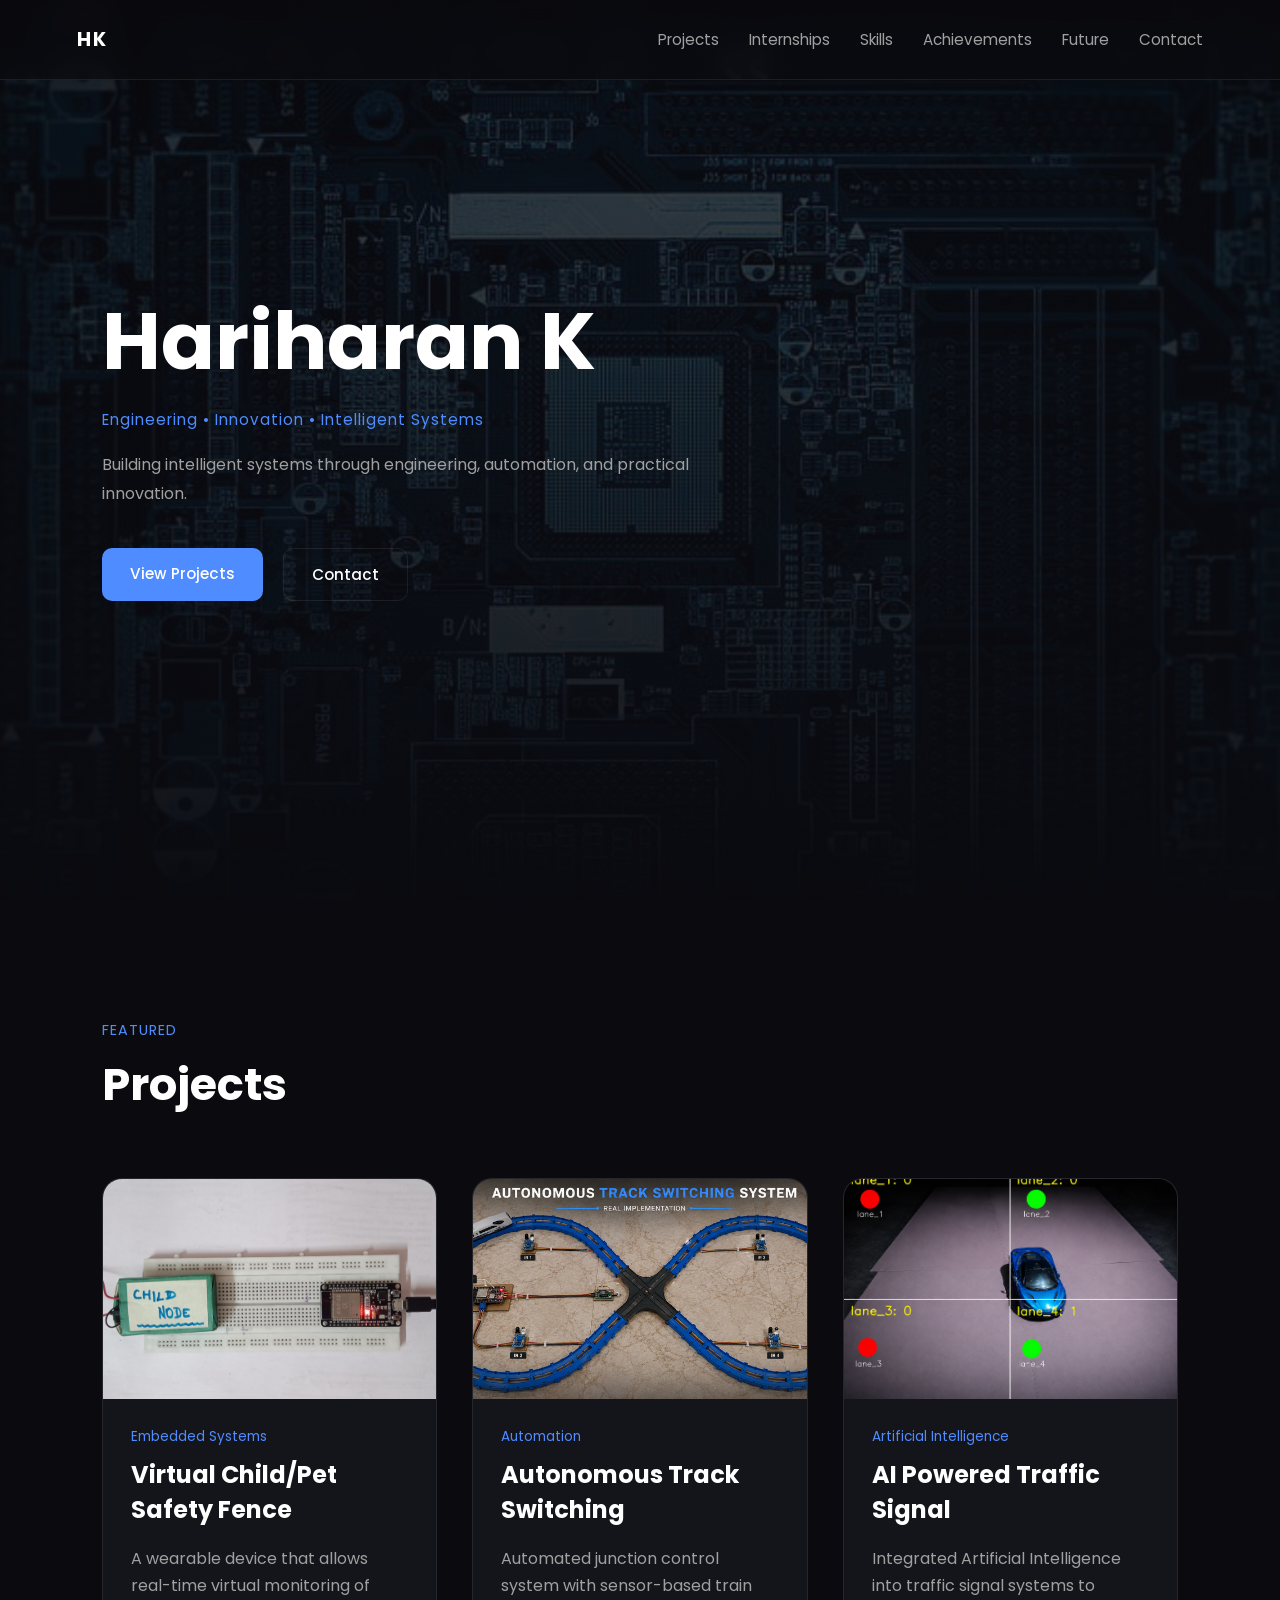
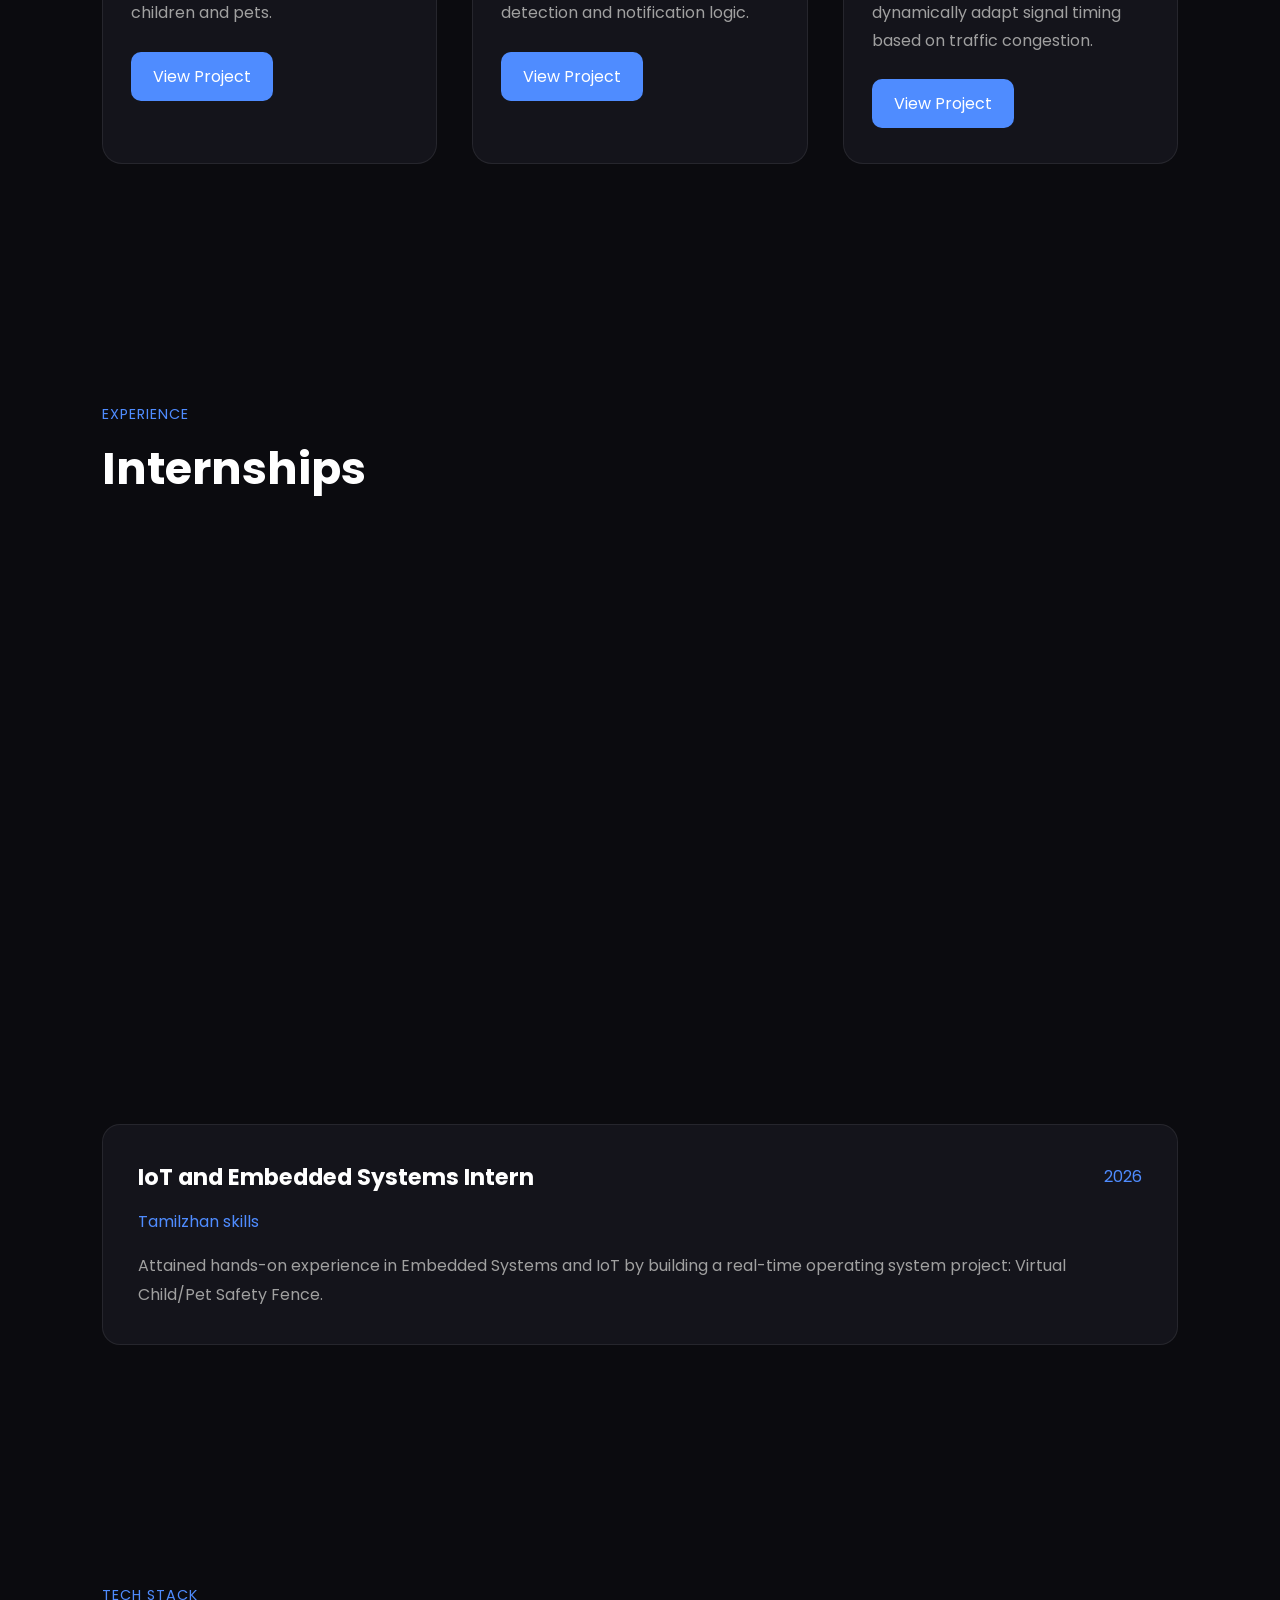
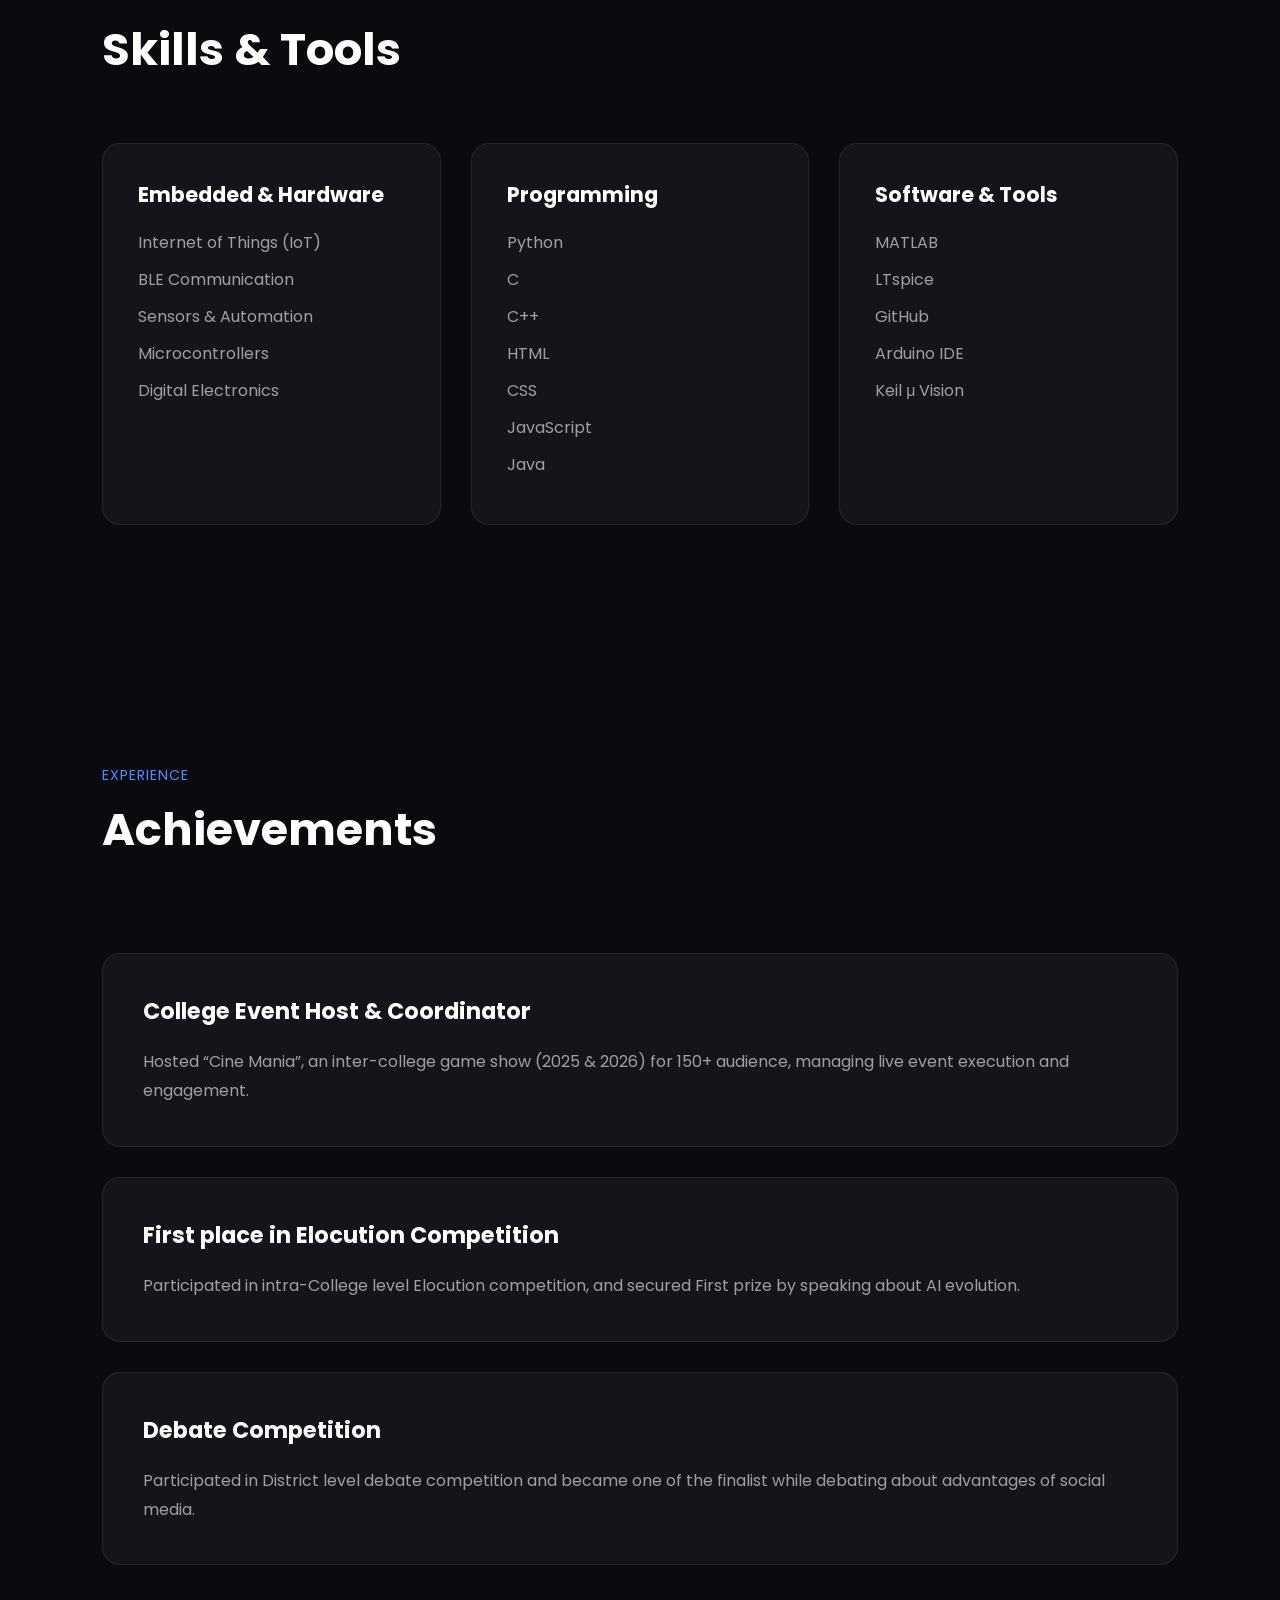
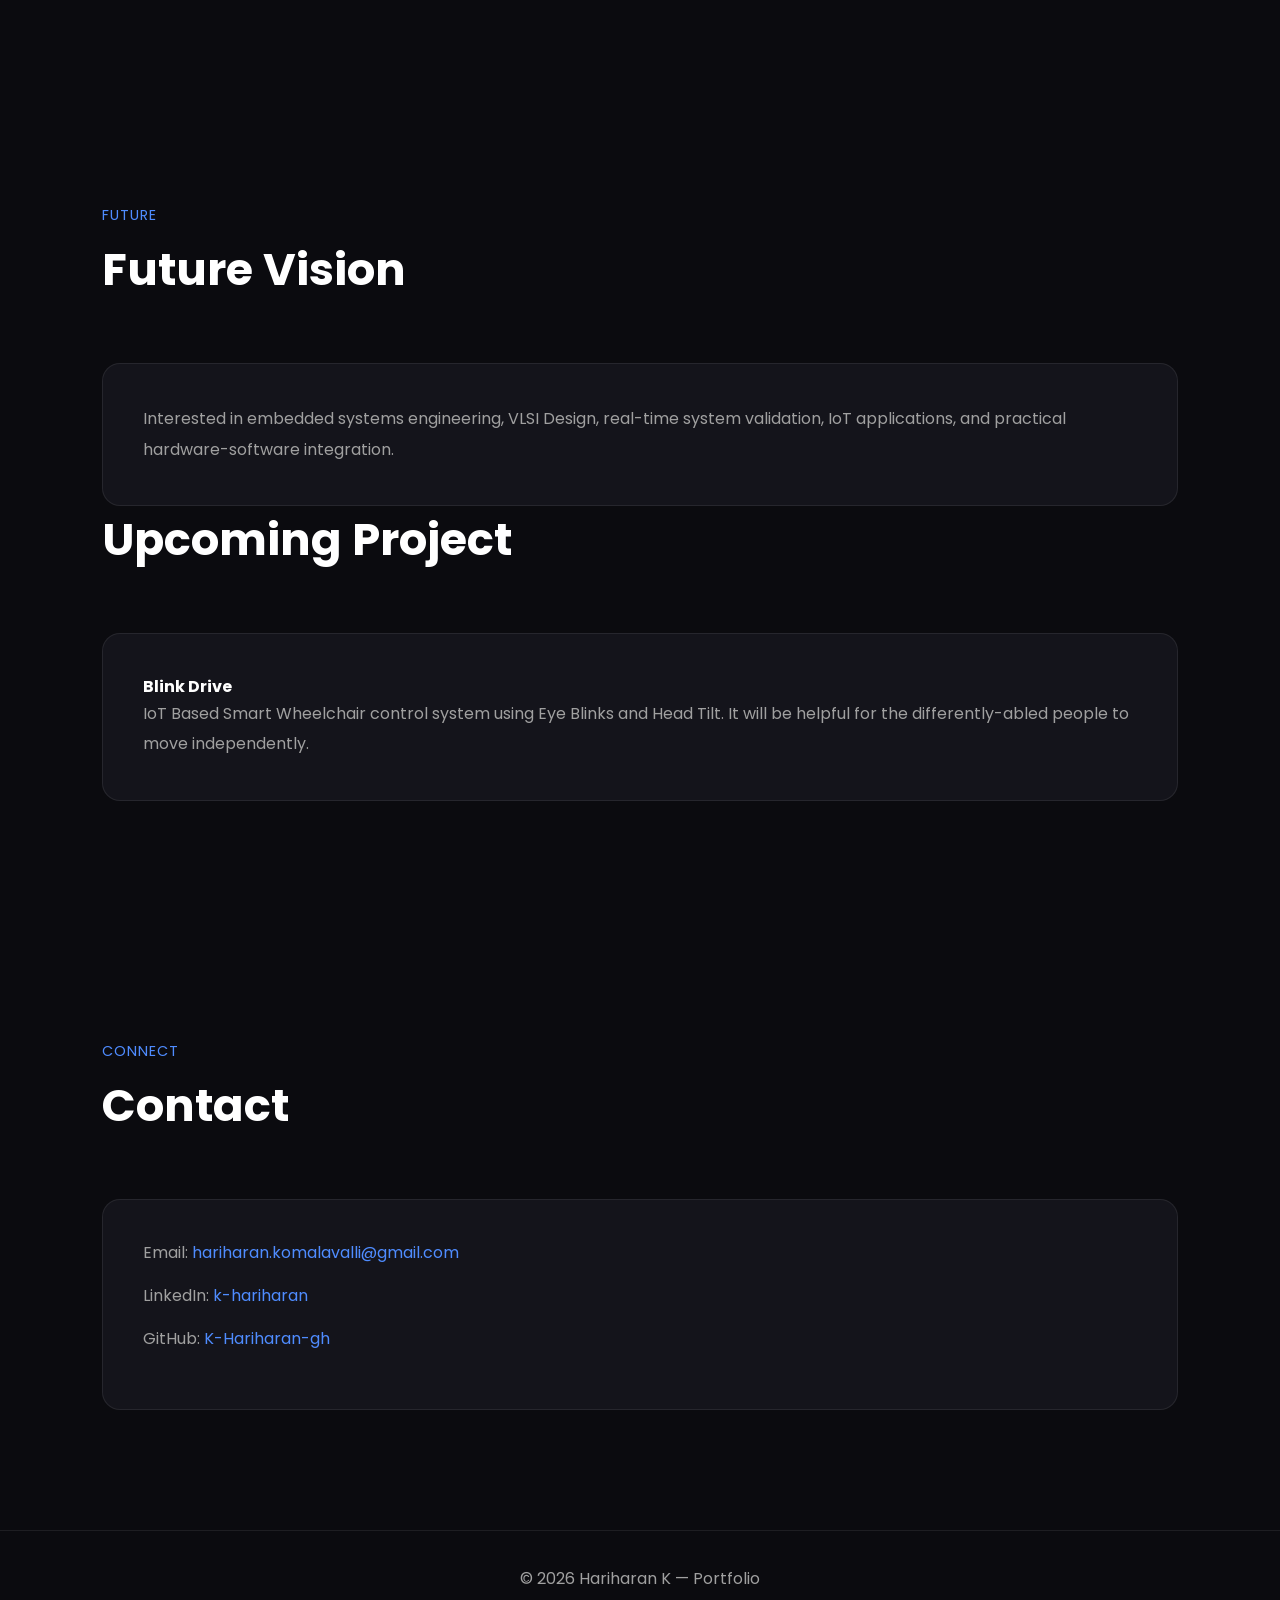
==== index.html @ bf323782 "Add files via upload" ====
<!DOCTYPE html>
<html lang="en">
<head>
    <meta charset="UTF-8" />
    <meta name="viewport" content="width=device-width, initial-scale=1.0" />

    <title>Hariharan K </title>

    <!-- CSS -->
    <link rel="stylesheet" href="style.css" />

    <!-- Google Fonts -->
    <link rel="preconnect" href="https://fonts.googleapis.com">
    <link rel="preconnect" href="https://fonts.gstatic.com" crossorigin>

    <link href="https://fonts.googleapis.com/css2?family=Poppins:wght@300;400;500;600;700&display=swap" rel="stylesheet">
</head>

<body>

    <!-- ========================= -->
    <!-- NAVBAR -->
    <!-- ========================= -->

    <header class="navbar">

        <div class="logo">
            HK
        </div>

        <nav>
            <ul class="nav-links">

                <li><a href="#featured">Projects</a></li>

                <li><a href="#internships">Internships</a></li>

                <li><a href="#skills">Skills</a></li>

                <li><a href="#leadership">Achievements</a></li>

                <li><a href="#goals">Future</a></li>

                <li><a href="#contact">Contact</a></li>

            </ul>
        </nav>

    </header>



    <!-- ========================= -->
    <!-- HERO SECTION -->
    <!-- ========================= -->

    <section class="hero">

        <div class="hero-content">

            <h1>
                Hariharan K
            </h1>

            <p class="intro-text">
                Engineering • Innovation • Intelligent Systems
            </p>

            <p class="hero-description">
                Building intelligent systems through engineering, automation, and practical innovation.
            </p>

            <div class="hero-buttons">

                <a href="#featured" class="primary-btn">
                    View Projects
                </a>

                <a href="#contact" class="secondary-btn">
                    Contact
                </a>

            </div>

        </div>

    </section>



    <!-- ========================= -->
    <!-- FEATURED PROJECTS -->
    <!-- ========================= -->

    <section id="featured" class="featured-section">

        <div class="section-header">

            <p class="section-tag">
                FEATURED
            </p>

            <h2>
                Projects
            </h2>

        </div>


        <!-- PROJECT GRID -->

        <div class="project-grid">

            <!-- PROJECT CARD 1 -->

            <div class="project-card">

                <div class="project-image">

                    <img src="images/Child_node.jpeg" alt="BLE Project">

                </div>

                <div class="project-info">

                    <p class="project-category">
                        Embedded Systems
                    </p>

                    <h3>
                        Virtual Child/Pet Safety Fence

                    </h3>

                    <p class="project-description">
                        A wearable device that allows real-time virtual monitoring of children and pets.
                    </p>

                    <a href="projects/virtual_child_pet_safety_fence.html" target="_blank" rel="noopener" class="view-project-btn">
                     View Project
                    </a>

                </div>

            </div>



            <!-- PROJECT CARD 2 -->

            <div class="project-card">

                <div class="project-image">

                    <img src="images/p2_banner.png" alt="Railway Project">

                </div>

                <div class="project-info">

                    <p class="project-category">
                        Automation
                    </p>

                    <h3>
                        Autonomous Track Switching 
                    </h3>

                    <p class="project-description">
                        Automated junction control system with sensor-based
                        train detection and notification logic.
                    </p>

                    <a href="projects/Autonomous_train_switching.html" target="_blank" rel="noopener" class="view-project-btn">
                    View Project
                    </a>

                </div>

            </div>



            <!-- PROJECT CARD 3 -->

            <div class="project-card">

                <div class="project-image">

                    <img src="images/TS3.png" alt="Simulation Project">

                </div>

                <div class="project-info">

                    <p class="project-category">
                        Artificial Intelligence
                    </p>

                    <h3>
                        AI Powered Traffic Signal
                    </h3>

                    <p class="project-description">
                        Integrated Artificial Intelligence into traffic signal systems to dynamically adapt signal timing based on traffic congestion.
                    </p>

                    <a href="projects/AI_Powered_TS.html" target="_blank" rel="noopener" class="view-project-btn">
                    View Project
                    </a>

                </div>

            </div>

        </div>

    </section>

    <!-- ========================= -->
    <!-- INTERNSHIPS SECTION -->
    <!-- ========================= -->

    <section id="internships" class="internship-section">

        <div class="section-header">

            <p class="section-tag">
                EXPERIENCE
            </p>

            <h2>
                Internships
            </h2>

        </div>

        <div class="internship-container">

            <div class="internship-card">

                <div class="internship-top">

                <h3>
                    AI & Data Science Intern
                </h3>

                <span>
                    2025
                </span>

                </div>

                <p class="internship-company">
                    Edunet, Shell
                </p>

                <p class="internship-description">
                    Developed a Smart Irrigation System using soil moisture and weather data for automated sprinkler control.
                    Trained and deployed an AI model to predict optimal irrigation actions for efficient water management.
                </p>

            </div>


            <div class="internship-card">

                <div class="internship-top">

                <h3>
                    Frontend Web Development 
                </h3>

                <span>
                    2025
                </span>

                </div>

                <p class="internship-company">
                    IBM Skillsbuild 
                </p>

                <p class="internship-description">
                   Developed a responsive electronics shopping website named “Elecoms” using Frontend technologies, and deployed it using GitHub Pages. The platform showcases various electronic components and devices, allowing users to select products while a dynamic shopping cart updates items and calculates the total cost in real time. Visit website: 
                <a href="https://k-hariharan-gh.github.io/Elecoms/" target="_blank" rel="noopener">Elecoms</a>
                </p>

            </div>


            <div class="internship-card">

                <div class="internship-top">

                <h3>
                    IoT and Embedded Systems Intern
                </h3>

                <span>
                    2026
                </span>

                </div>

                <p class="internship-company">
                    Tamilzhan skills
                </p>

                <p class="internship-description">
                    Attained hands-on experience in Embedded Systems and IoT by building a real-time 
                operating system project: Virtual Child/Pet Safety Fence.
                </p>

            </div>

        </div>


    </section>


    <!-- ========================= -->
    <!-- SKILLS SECTION -->
    <!-- ========================= -->

    <section id="skills" class="skills-section">

        <div class="section-header">

            <p class="section-tag">
                TECH STACK
            </p>

            <h2>
                Skills & Tools
            </h2>

        </div>


        <div class="skills-container">

            <div class="skill-box">

                <h3>
                    Embedded & Hardware
                </h3>

                <ul>
                    <li>Internet of Things (IoT)</li>
                    <li>BLE Communication</li>
                    <li>Sensors & Automation</li>
                    <li>Microcontrollers</li>
                    <li>Digital Electronics</li>

                </ul>

            </div>



            <div class="skill-box">

                <h3>
                    Programming
                </h3>

                <ul>

                    <li>Python</li>
                    <li>C</li>
                    <li>C++</li>
                    <li>HTML</li>
                    <li>CSS</li>
                    <li>JavaScript</li>
                    <li>Java</li>

                </ul>

            </div>



            <div class="skill-box">

                <h3>
                    Software & Tools
                </h3>

                <ul>

                    <li>MATLAB</li>
                    <li>LTspice</li>
                    <li>GitHub</li>
                    <li>Arduino IDE</li>
                    <li>Keil μ Vision </li>

                </ul>

            </div>

        </div>

    </section>



    <!-- ========================= -->
    <!-- LEADERSHIP / ACHIEVEMENTS -->
    <!-- ========================= -->

    <section id="leadership" class="leadership-section">

        <div class="section-header">

            <p class="section-tag">
                EXPERIENCE
            </p>

            <h2>
                Achievements
            </h2>

        </div>


        <div class="leadership-card">

            <h3>
                College Event Host & Coordinator
            </h3>

            <p>
                Hosted “Cine Mania”, an inter-college game show (2025 & 2026) for 150+ audience, 
            managing live event execution and engagement. 
            </p>

        </div>

         <div class="leadership-card">

            <h3>
                First place in Elocution Competition 
            </h3>

            <p>
                Participated in intra-College level Elocution competition,
            and secured First prize by speaking about AI evolution.
            </p>

        </div>

        <div class="leadership-card">

            <h3>
                Debate Competition
            </h3>

            <p>
                Participated in District level debate competition and became one of the 
            finalist while debating about advantages of social media. 
            </p>

        </div>

    </section>



    <!-- ========================= -->
    <!-- GOALS SECTION -->
    <!-- ========================= -->

    <section id="goals" class="goals-section">

        <div class="section-header">

            <p class="section-tag">
                FUTURE
            </p>

            <h2>
                Future Vision
            </h2>

        </div>


        <div class="goal-content">

            <p>
                Interested in embedded systems engineering, VLSI Design, 
                real-time system validation,
                IoT applications,
                and practical hardware-software integration.
            </p>

        </div>

         <div class="section-header">

            <h2>
                Upcoming Project
            </h2>

        </div>


        <div class="goal-content">
            <h4>
               Blink Drive
            </h4>

            <p>
            IoT Based Smart Wheelchair control system using Eye Blinks and Head Tilt.
            It will be helpful for the differently-abled people to move independently.    
            </p>

        </div>

    </section>



    <!-- ========================= -->
    <!-- CONTACT SECTION -->
    <!-- ========================= -->

    <section id="contact" class="contact-section">

        <div class="section-header">

            <p class="section-tag">
                CONNECT
            </p>

            <h2>
                Contact
            </h2>

        </div>


        <div class="contact-content">
            <p>
                Email:
                <a href="mailto:hariharan.komalavalli@gmail.com" target="_blank" rel="noopener">
                    hariharan.komalavalli@gmail.com 
                </a>
            </p>

            <p>
                LinkedIn:
                <a href="https://www.linkedin.com/in/k-hariharan-" target="_blank" rel="noopener">
                    k-hariharan
                </a>
            </p>

            <p>
                GitHub: <a href="https://github.com/K-Hariharan-gh" target="_blank" rel="noopener"> K-Hariharan-gh </a>
            </p>

            

        </div>

    </section>



    <!-- ========================= -->
    <!-- FOOTER -->
    <!-- ========================= -->

    <footer class="footer">

        <p>
            © 2026 Hariharan K —  Portfolio
        </p>

    </footer>



    <!-- JavaScript -->
    <script src="script.js"></script>

</body>
</html>
---- style.css ----
/* ========================= */
/* GLOBAL STYLES */
/* ========================= */

*{
    margin: 0;
    padding: 0;
    box-sizing: border-box;
}

html{
    scroll-behavior: smooth;
}

body{
    font-family: 'Poppins', sans-serif;
    background-color: #0b0b0f;
    color: #ffffff;
    overflow-x: hidden;
    opacity: 0;
    transition: opacity 0.8s ease;
}

 body.loaded{
        opacity: 1;
    }

a{

    text-decoration: none;

    color: inherit;

}

/* ========================= */
/* VARIABLES */
/* ========================= */

:root{

    --primary-color: #ffffff;

    --secondary-color: #a0a0a0;

    --card-color: #14141b;

    --hover-color: #1d1d27;

    --border-color: rgba(255,255,255,0.08);

    --accent-color: #4f8cff;

}



/* ========================= */
/* NAVBAR */
/* ========================= */

.navbar{

    width: 100%;

    height: 80px;

    padding: 0 6%;

    display: flex;

    justify-content: space-between;

    align-items: center;

    position: fixed;

    top: 0;

    left: 0;

    z-index: 1000;

    background: rgba(10,10,15,0.7);

    -webkit-backdrop-filter: blur(12px);
    backdrop-filter: blur(12px);

    border-bottom: 1px solid var(--border-color);

}

.logo{

    font-size: 1.2rem;

    font-weight: 700;

    letter-spacing: 2px;

}

.nav-links{

    display: flex;

    gap: 30px;

    list-style: none;

}

.nav-links a{

    text-decoration: none;

    color: var(--secondary-color);

    font-size: 0.95rem;

    transition: 0.3s ease;

}

.nav-links a:hover{

    color: var(--primary-color);

}

.active-link{

    color: var(--primary-color) !important;

    position: relative;

}

.active-link::after{

    content: "";

    position: absolute;

    left: 0;

    bottom: -6px;

    width: 100%;

    height: 2px;

    background: var(--accent-color);

    border-radius: 20px;

}



/* ========================= */
/* HERO SECTION */
/* ========================= */

.hero{

    width: 100%;

    min-height: 100vh;

    display: flex;

    align-items: center;

    padding: 0 8%;

    position: relative;

    background:
linear-gradient(
rgba(10,10,15,0.75),
rgba(10,10,15,0.95)
),
url("images/process.jpg");

background-size: cover;
background-position: center;

}

.hero-content{

    max-width: 700px;

}

.intro-text{

    color: var(--accent-color);

    margin-bottom: 20px;

    font-size: 0.95rem;

    letter-spacing: 1px;

}

.hero h1{

    font-size: 5rem;

    line-height: 1.05;

    margin-bottom: 25px;

}

.hero-description{

    color: var(--secondary-color);

    line-height: 1.8;

    max-width: 600px;

    margin-bottom: 40px;

}



/* HERO BUTTONS */

.hero-buttons{

    display: flex;

    gap: 20px;

}

.primary-btn,
.secondary-btn{

    padding: 14px 28px;

    border-radius: 10px;

    text-decoration: none;

    transition: 0.3s ease;

    font-size: 0.95rem;

    font-weight: 500;

}

.primary-btn{

    background: var(--accent-color);

    color: white;

}

.primary-btn:hover{

    transform: translateY(-3px);

}

.secondary-btn{

    border: 1px solid var(--border-color);

    color: white;

}

.secondary-btn:hover{

    background: var(--hover-color);

}



/* ========================= */
/* GENERAL SECTION STYLES */
/* ========================= */

section{

    padding: 120px 8%;

}

.section-header{

    margin-bottom: 60px;

}

.section-tag{

    color: var(--accent-color);

    font-size: 0.9rem;

    margin-bottom: 10px;

    letter-spacing: 1px;

}

.section-header h2{

    font-size: 2.8rem;

}



/* ========================= */
/* FEATURED PROJECTS */
/* ========================= */

.project-grid{

    display: grid;

    grid-template-columns: repeat(auto-fit, minmax(320px, 1fr));

    gap: 35px;

}

.project-card{

    background: var(--card-color);

    border-radius: 20px;

    overflow: hidden;

    border: 1px solid var(--border-color);

    transition: 0.4s ease;

    cursor: pointer;

}

.project-card:hover{

    transform: translateY(-8px) scale(1.01);

    background: var(--hover-color);

}

.project-image{

    width: 100%;

    height: 220px;

    overflow: hidden;

}

.project-image img{

    width: 100%;

    height: 100%;

    object-fit: cover;

    transition: 0.4s ease;

}

.project-card:hover img{

    transform: scale(1.05);

}

.project-info{

    padding: 28px;

}

.project-category{

    color: var(--accent-color);

    font-size: 0.85rem;

    margin-bottom: 10px;

}

.project-info h3{

    font-size: 1.5rem;

    margin-bottom: 18px;

}

.project-description{

    color: var(--secondary-color);

    line-height: 1.7;

    margin-bottom: 25px;

}

.view-project-btn{

    display: inline-block;

    padding: 12px 22px;

    background: var(--accent-color);

    color: white;

    border-radius: 10px;

    text-decoration: none;

    transition: 0.3s ease;

}

.view-project-btn:hover{

    transform: translateY(-2px);

}



/* ========================= */
/* SKILLS SECTION */
/* ========================= */

.skills-container{

    display: grid;

    grid-template-columns: repeat(auto-fit, minmax(260px, 1fr));

    gap: 30px;

}

.skill-box{

    background: var(--card-color);

    padding: 35px;

    border-radius: 18px;

    border: 1px solid var(--border-color);

    transition: 0.3s ease;

}

.skill-box:hover{

    background: var(--hover-color);

    transform: translateY(-6px);

}

.skill-box h3{

    margin-bottom: 20px;

    font-size: 1.3rem;

}

.skill-box ul{

    list-style: none;

}

.skill-box li{

    margin-bottom: 12px;

    color: var(--secondary-color);

}



/* ========================= */
/* LEADERSHIP SECTION */
/* ========================= */

.leadership-card{

    background: var(--card-color);

    padding: 40px;

    border-radius: 18px;

    border: 1px solid var(--border-color);

}

.leadership-card h3{

    margin-bottom: 20px;

    font-size: 1.4rem;

}

.leadership-card p{

    color: var(--secondary-color);

    line-height: 1.8;

}

.leadership-section{

    display: flex;

    flex-direction: column;

    gap: 30px;

}



/* ========================= */
/* GOALS SECTION */
/* ========================= */

.goal-content{

    background: var(--card-color);

    padding: 40px;

    border-radius: 18px;

    border: 1px solid var(--border-color);

}

.goal-content p{

    color: var(--secondary-color);

    line-height: 1.9;

}



/* ========================= */
/* CONTACT SECTION */
/* ========================= */

.contact-content{

    background: var(--card-color);

    padding: 40px;

    border-radius: 18px;

    border: 1px solid var(--border-color);

}

.contact-content p{

    margin-bottom: 18px;

    color: var(--secondary-color);

}

.contact-content a{

    color: var(--accent-color);

    transition: 0.3s ease;

}

.contact-content a:hover{

    color: white;

}


/* ========================= */
/* FOOTER */
/* ========================= */

.footer{

    padding: 35px;

    text-align: center;

    border-top: 1px solid var(--border-color);

    color: var(--secondary-color);

}



/* ========================= */
/* SCROLLBAR */
/* ========================= */

::-webkit-scrollbar{

    width: 10px;

}

::-webkit-scrollbar-track{

    background: #0b0b0f;

}

::-webkit-scrollbar-thumb{

    background: #22222d;

    border-radius: 20px;

}



/* ========================= */
/* RESPONSIVE DESIGN */
/* ========================= */

@media(max-width: 992px){

    .hero h1{

        font-size: 4rem;

    }

}


@media(max-width: 768px){

    .navbar{

        padding: 0 5%;

    }

    .nav-links{

        gap: 18px;

    }

    .hero{

        padding: 0 5%;

    }

    section{

        padding: 100px 5%;

    }

    .hero h1{

        font-size: 3.2rem;

    }

    .section-header h2{

        font-size: 2.2rem;

    }

}


@media(max-width: 600px){

    .navbar{

        height: auto;

        padding: 20px 5%;

        flex-direction: column;

        gap: 15px;

    }

    .nav-links{

        flex-wrap: wrap;

        justify-content: center;

    }

    .hero h1{

        font-size: 2.6rem;

    }

    .hero-buttons{

        flex-direction: column;

        align-items: flex-start;

    }

    .project-grid{

        grid-template-columns: 1fr;

    }

}

/* ========================= */
/* REVEAL ANIMATIONS */
/* ========================= */

.reveal{

    opacity: 0;

    transform: translateY(60px);

    transition:
        opacity 0.8s ease,
        transform 0.8s ease;

}

.active-reveal{

    opacity: 1;

    transform: translateY(0);

}

.project-card:nth-child(2){

    animation-delay: 0.5s;

}

.project-card:nth-child(3){

    animation-delay: 1s;

}

@keyframes floatCard{

    0%{
        transform: translateY(0px);
    }

    50%{
        transform: translateY(-3px);
    }

    100%{
        transform: translateY(0px);
    }

}

.project-active{

    transform: scale(0.97);

    transition: 0.3s ease;

}

.primary-btn,
.secondary-btn,
.view-project-btn{

    position: relative;

    overflow: hidden;

}

.ripple{

    position: absolute;

    width: 20px;

    height: 20px;

    background: rgba(255,255,255,0.4);

    border-radius: 50%;

    transform: scale(0);

    animation: ripple-effect 0.6s linear;

    pointer-events: none;

}

@keyframes ripple-effect{

    to{

        transform: scale(15);

        opacity: 0;

    }

}

/* ========================= */
/* INTERNSHIP SECTION */
/* ========================= */

.internship-container{

    display: flex;

    flex-direction: column;

    gap: 30px;

}

.internship-card{

    background: var(--card-color);

    padding: 35px;

    border-radius: 18px;

    border: 1px solid var(--border-color);

    transition: 0.4s ease;

}

.internship-card:hover{

    transform: translateY(-8px);

    background: var(--hover-color);

}

.internship-top{

    display: flex;

    justify-content: space-between;

    align-items: center;

    margin-bottom: 15px;

}

.internship-top h3{

    font-size: 1.4rem;

}

.internship-top span{

    color: var(--accent-color);

}

.internship-company{

    color: var(--accent-color);

    margin-bottom: 18px;

}

.internship-description{

    color: var(--secondary-color);

    line-height: 1.8;

}

.internship-section{

    display: flex;

    flex-direction: column;

    gap: 30px;

}

.internship-description a{

    color: var(--accent-color);

    font-weight: 500;

    transition: 0.3s ease;

}

.internship-description a:hover{

    color: white;

}

/* ========================= */
/* PROJECT PAGE STYLES */
/* ========================= */

.project-hero{

    min-height: 60vh;

    display: flex;

    align-items: center;

    padding: 140px 8% 80px;

}

.project-hero-content{

    max-width: 850px;

}

.project-hero h1{

    font-size: 4rem;

    margin-bottom: 25px;

    line-height: 1.1;

}

.project-hero-description{

    color: var(--secondary-color);

    line-height: 1.9;

    font-size: 1.05rem;

    max-width: 750px;

    margin-bottom: 35px;

}



/* TAGS */

.project-tags{

    display: flex;

    gap: 15px;

    flex-wrap: wrap;

}

.project-tags span{

    padding: 10px 18px;

    background: var(--card-color);

    border: 1px solid var(--border-color);

    border-radius: 30px;

    color: var(--secondary-color);

    font-size: 0.9rem;

}



/* PROJECT IMAGE SECTION */

.project-banner-section{

    padding: 0 8% 80px;

}

.project-banner-image{

    width: 100%;

    max-height: 800px;

    object-fit: cover;

    border-radius: 25px;

    border: 1px solid var(--border-color);

}



/* CONTENT SECTION */

.project-content-section{

    padding: 80px 8%;

}

.project-content-card{

    background: var(--card-color);

    border: 1px solid var(--border-color);

    border-radius: 24px;

    padding: 45px;

}

.project-content-card p{

    color: var(--secondary-color);

    line-height: 2;

    font-size: 1rem;

}



/* WORKFLOW LIST */

.workflow-list{

    list-style: none;

    display: flex;

    flex-direction: column;

    gap: 20px;

}

.workflow-list li{

    color: var(--secondary-color);

    padding-left: 25px;

    position: relative;

    line-height: 1.8;

}

.workflow-list li::before{

    content: "";

    position: absolute;

    left: 0;

    top: 12px;

    width: 10px;

    height: 10px;

    border-radius: 50%;

    background: var(--accent-color);

}

/* ========================= */
/* DIAGRAMS */
/* ========================= */

.diagram-image{

    width: 100%;

    margin-top: 35px;

    border-radius: 24px;

    border: 1px solid var(--border-color);

    transition: 0.4s ease;

}

.diagram-image:hover{

    transform: scale(1.01);

}
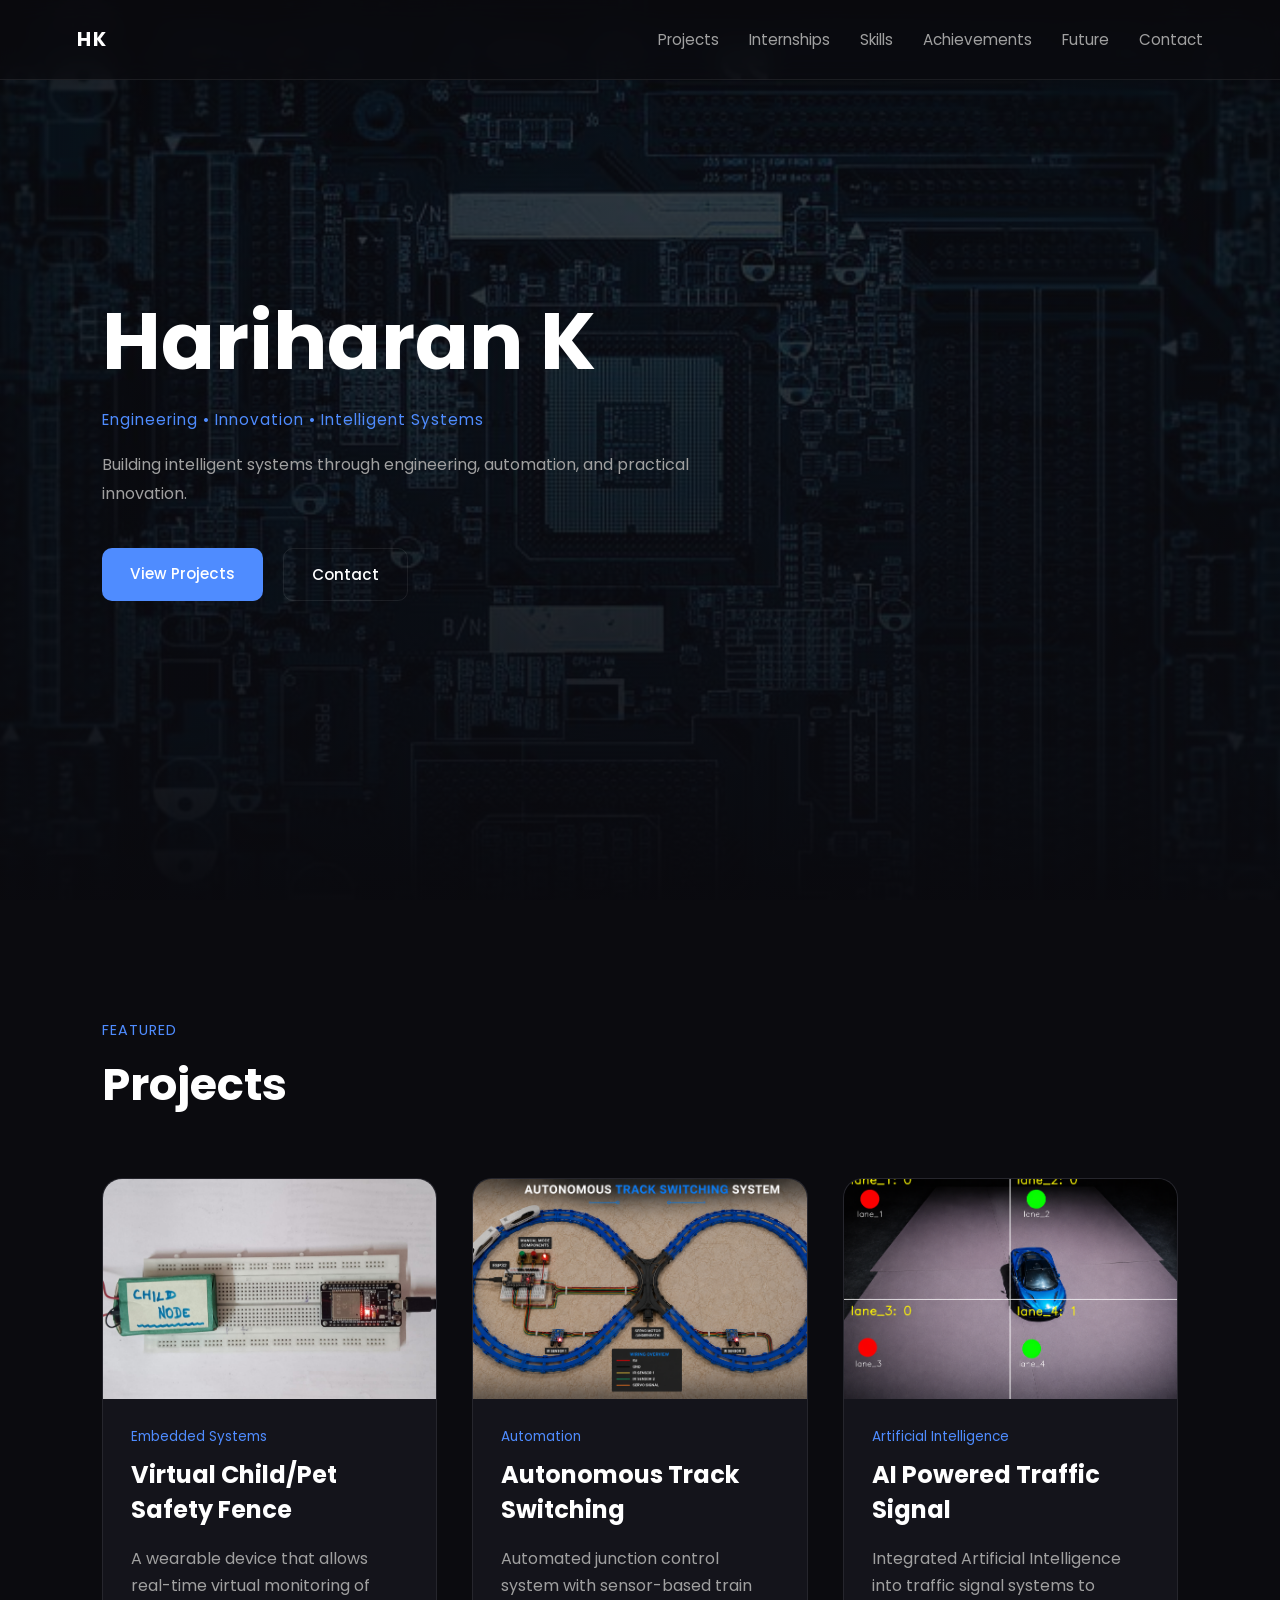
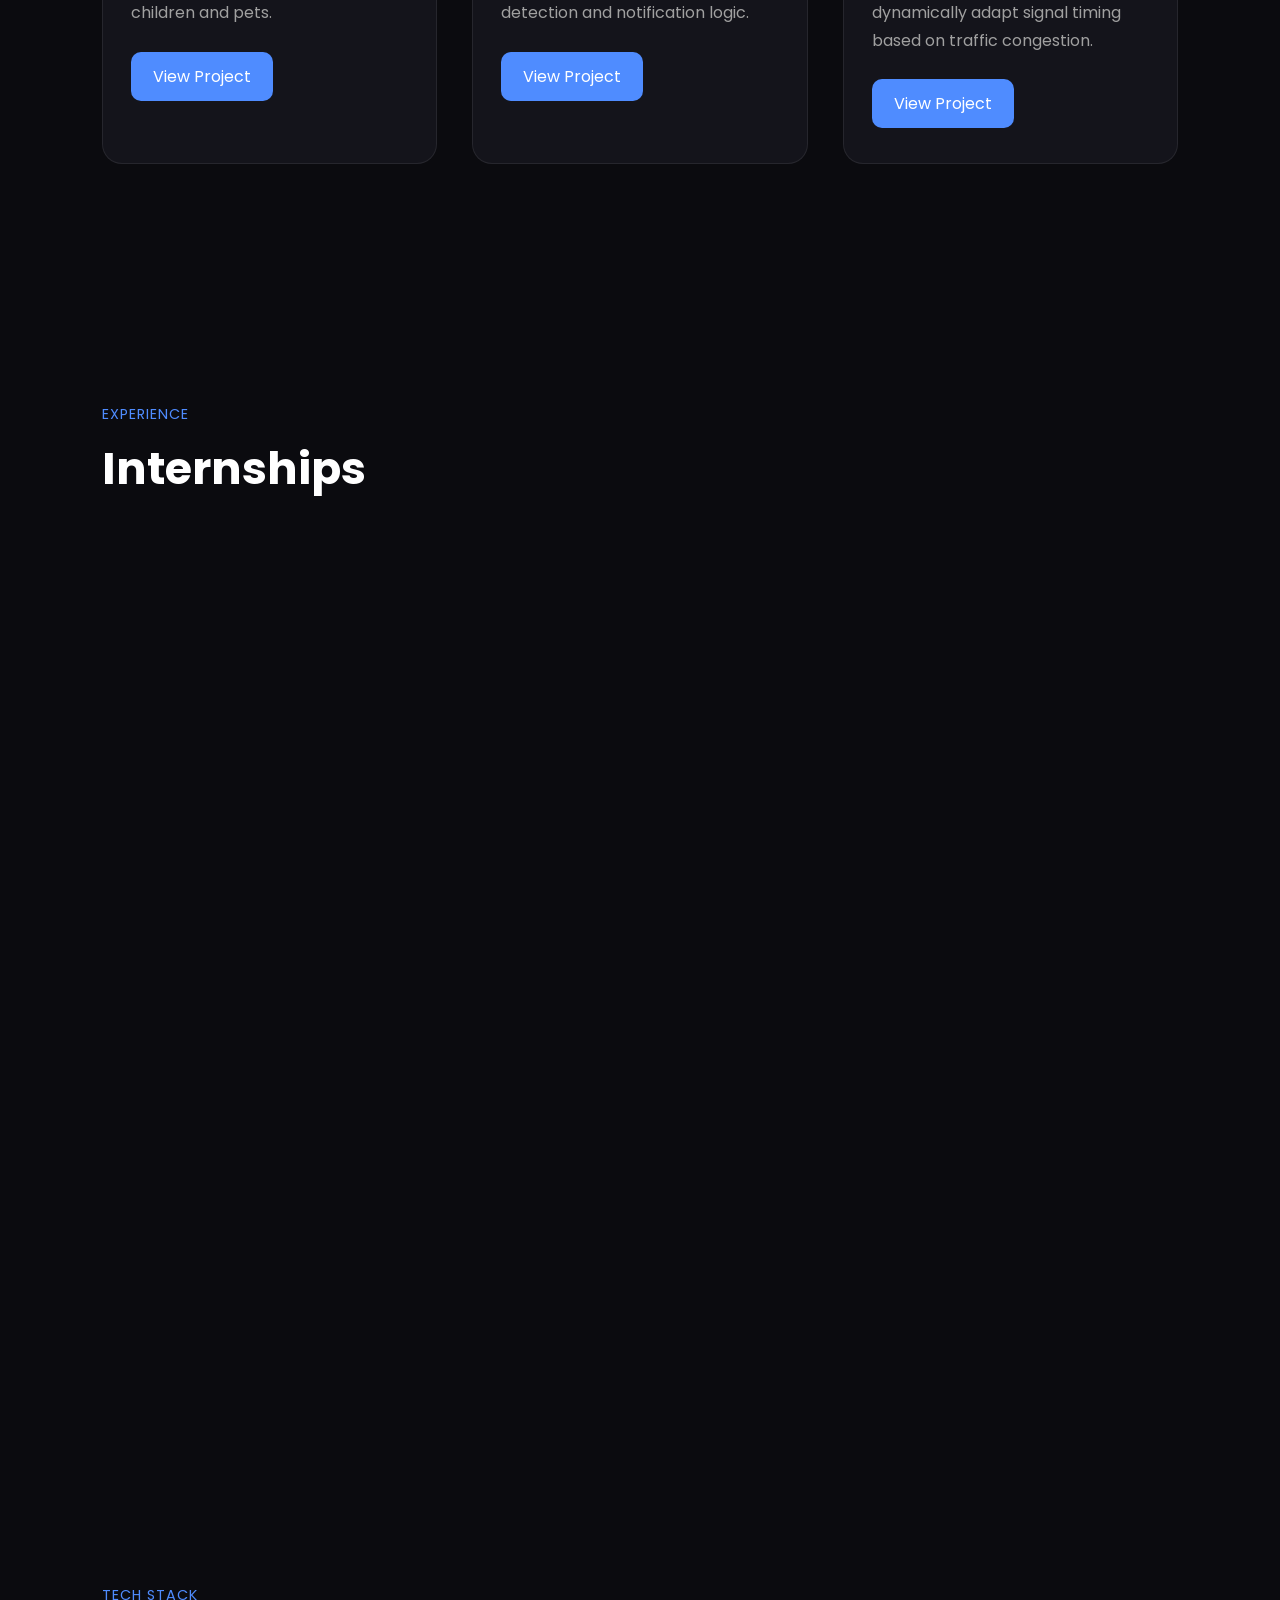
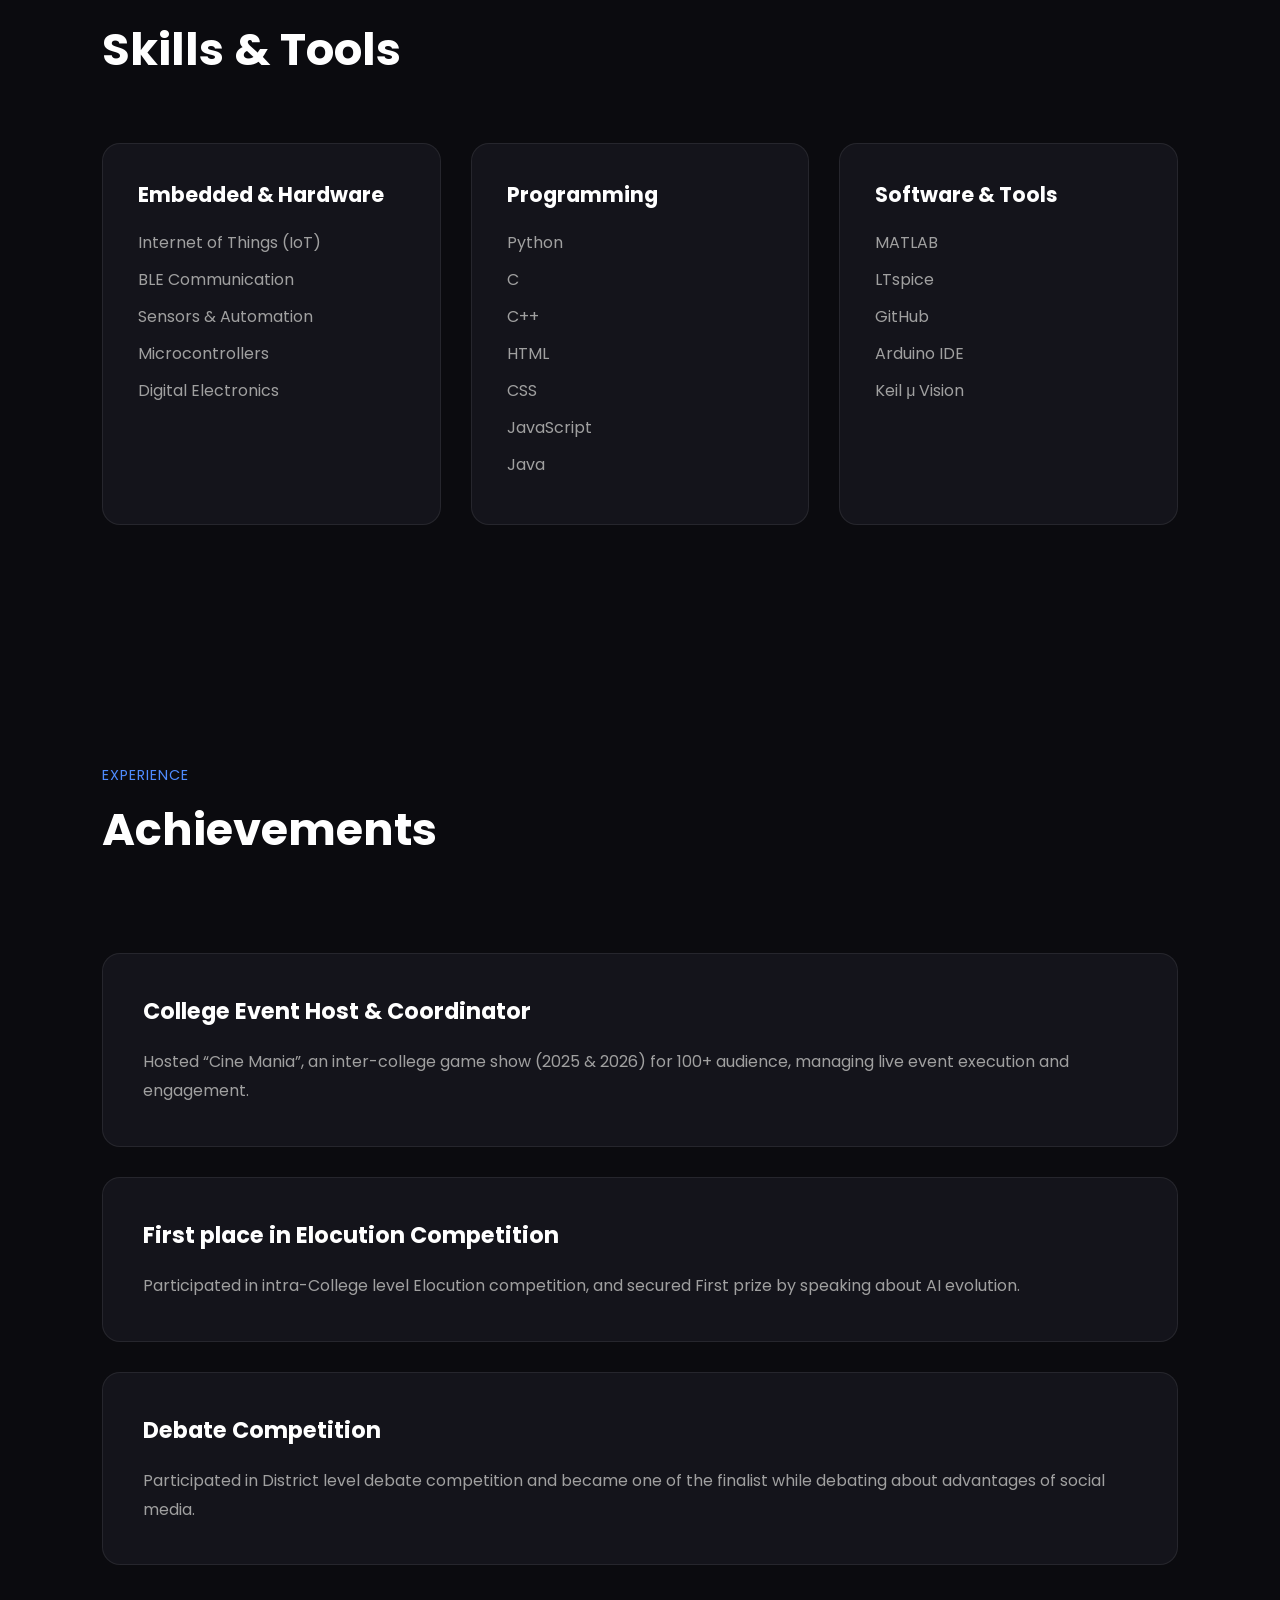
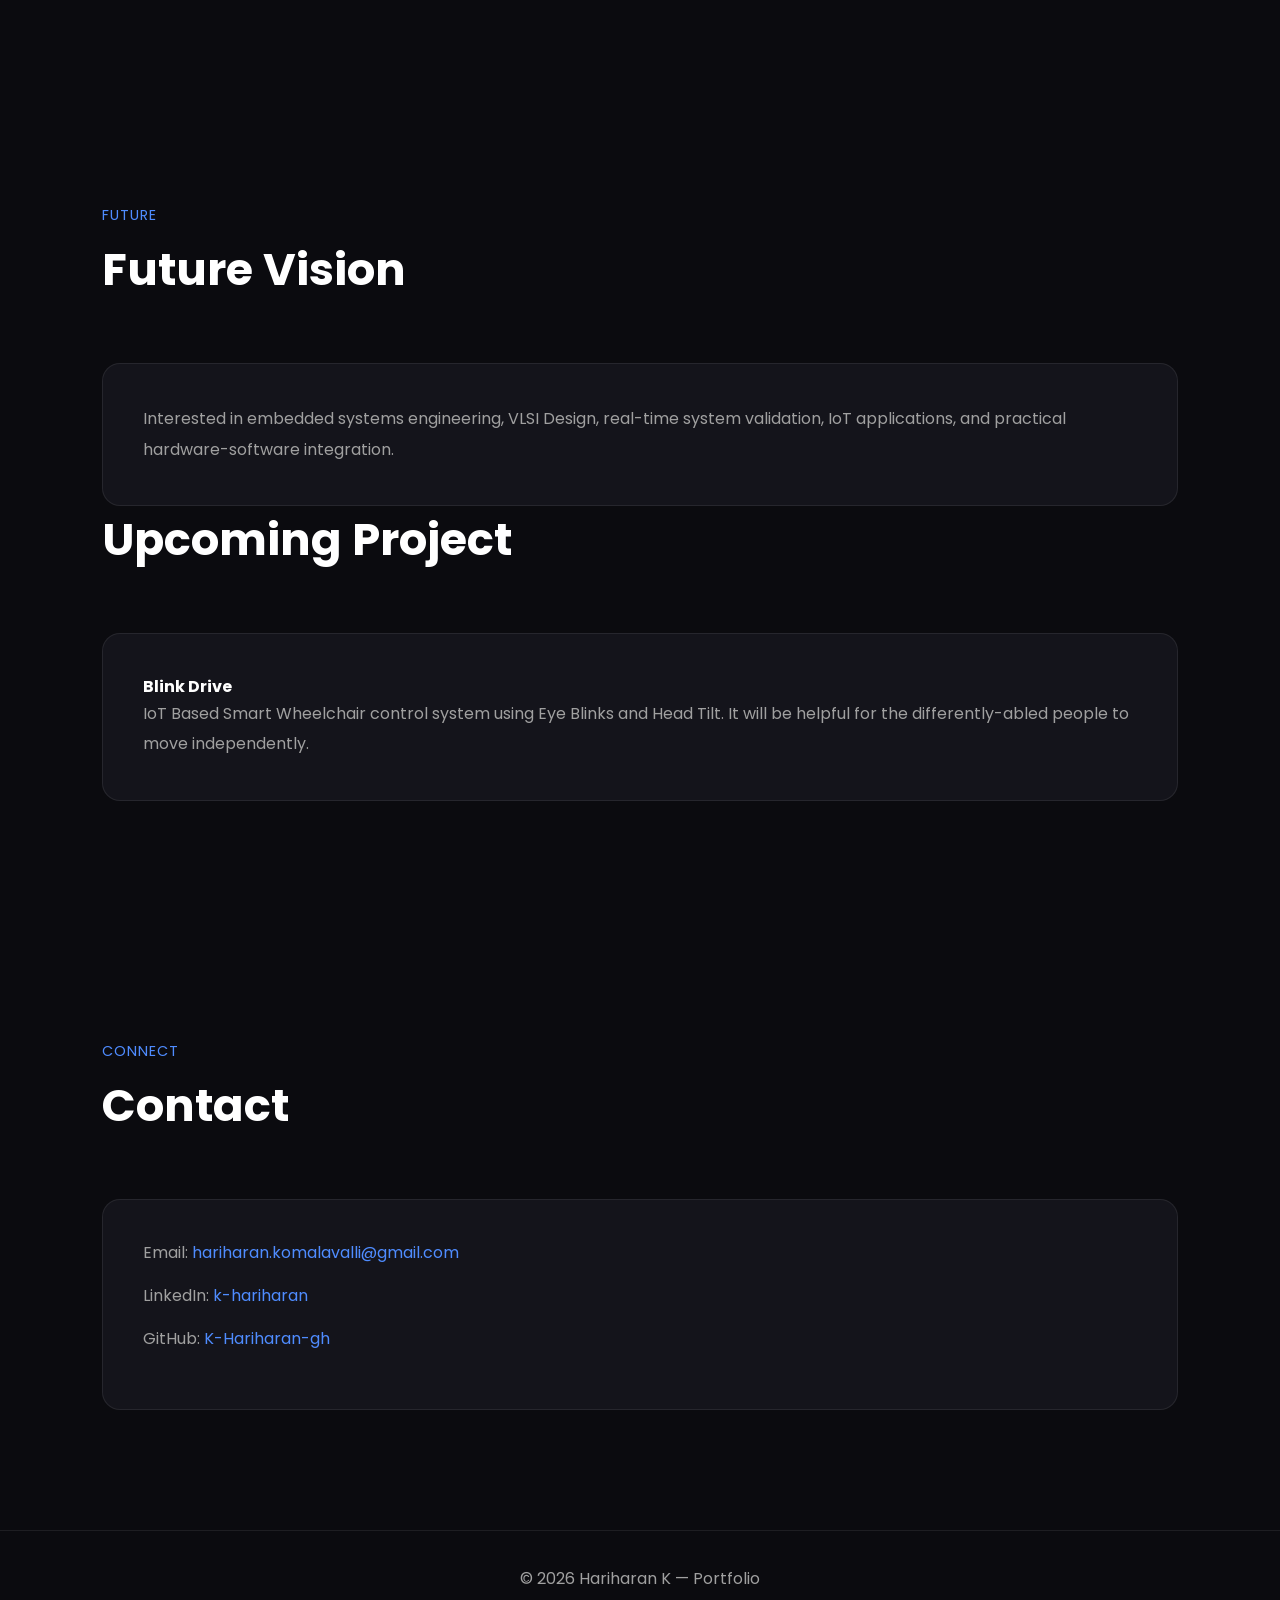
==== commit a48b62ca: "Update index.html" ====
--- a/index.html
+++ b/index.html
@@ -432,7 +432,7 @@
             </h3>
 
             <p>
-                Hosted “Cine Mania”, an inter-college game show (2025 & 2026) for 150+ audience, 
+                Hosted “Cine Mania”, an inter-college game show (2025 & 2026) for 100+ audience, 
             managing live event execution and engagement. 
             </p>
 
@@ -587,4 +587,4 @@
     <script src="script.js"></script>
 
 </body>
-</html>+</html>
--- a/style.css
+++ b/style.css
@@ -1168,4 +1168,140 @@
 
     transform: scale(1.01);
 
-}+}
+
+/* ================================= */
+/* MOBILE RESPONSIVE FIXES */
+/* ================================= */
+
+@media (max-width: 768px) {
+
+    /* HERO SECTION */
+
+    .hero {
+        min-height: 75vh;
+        padding: 120px 25px 60px;
+        align-items: center;
+        text-align: left;
+    }
+
+    .hero h1 {
+        font-size: 3rem;
+        line-height: 1.1;
+    }
+
+    .hero p {
+        font-size: 1rem;
+        width: 100%;
+    }
+
+    .hero-buttons {
+        flex-direction: row;
+        gap: 12px;
+        flex-wrap: wrap;
+    }
+
+
+    /* NAVBAR */
+
+    .navbar {
+        padding: 18px 20px;
+    }
+
+    .nav-links {
+        gap: 14px;
+        font-size: 0.75rem;
+        overflow-x: auto;
+        white-space: nowrap;
+    }
+
+
+    /* GENERAL SECTION */
+
+    section {
+        padding: 70px 25px;
+    }
+
+
+    /* PROJECT PAGE HERO */
+
+    .project-hero {
+        height: auto;
+        padding: 140px 25px 70px;
+    }
+
+    .project-hero h1 {
+        font-size: 2.7rem;
+        line-height: 1.1;
+    }
+
+    .project-hero-description {
+        width: 100%;
+        font-size: 1rem;
+    }
+
+
+    /* PROJECT TAGS */
+
+    .project-tags {
+        flex-wrap: wrap;
+    }
+
+
+    /* BANNER IMAGE */
+
+    .project-banner-image {
+        width: 100%;
+        height: auto;
+        border-radius: 18px;
+    }
+
+    .project-banner-section {
+        padding: 20px;
+    }
+
+
+    /* CONTENT CARDS */
+
+    .project-content-card {
+        padding: 28px;
+    }
+
+    .project-content-card p {
+        font-size: 0.95rem;
+        line-height: 1.8;
+    }
+
+
+    /* DIAGRAMS */
+
+    .diagram-image {
+        width: 100%;
+        height: auto;
+        border-radius: 14px;
+    }
+
+
+    /* PROJECT GRID */
+
+    .projects-grid {
+        grid-template-columns: 1fr;
+    }
+
+
+    /* CONTACT */
+
+    .contact-card {
+        padding: 25px;
+    }
+
+
+    /* FOOTER */
+
+    .footer {
+        text-align: center;
+        padding: 30px 20px;
+    }
+
+}
+
